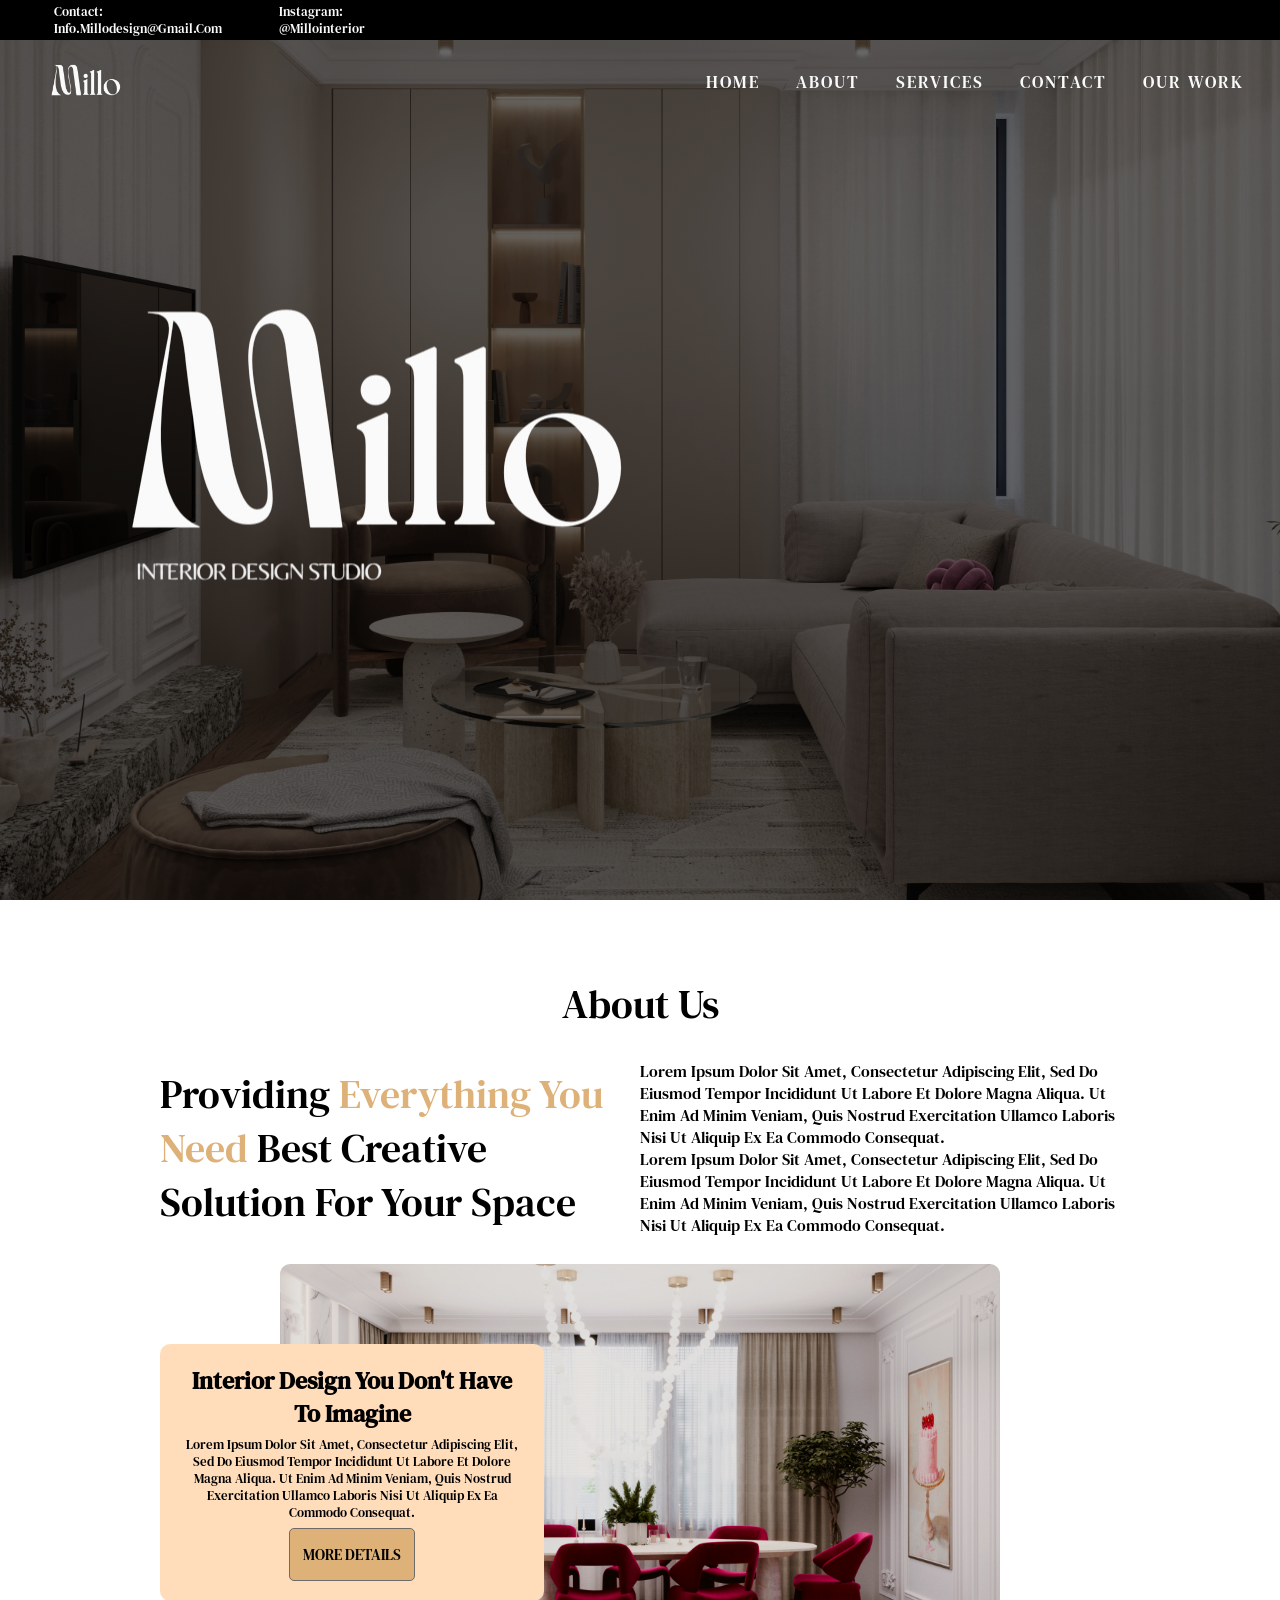
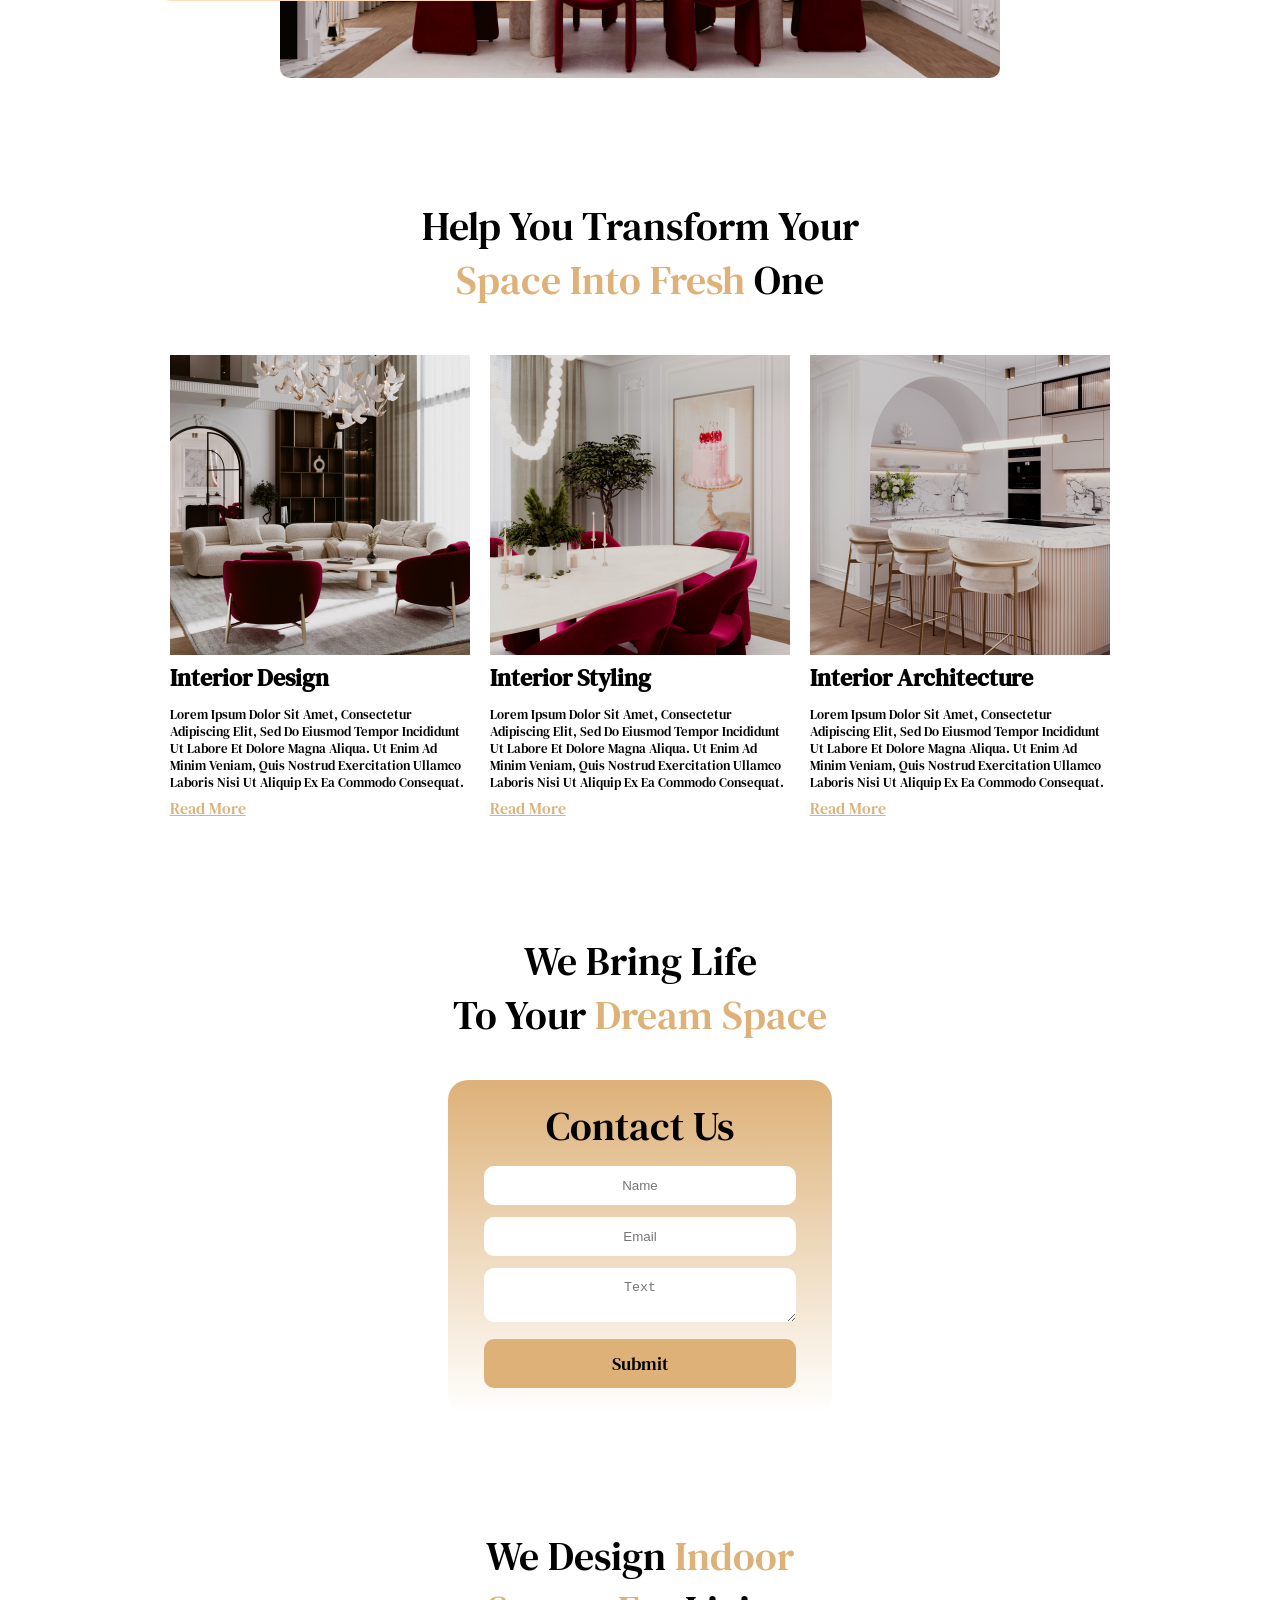
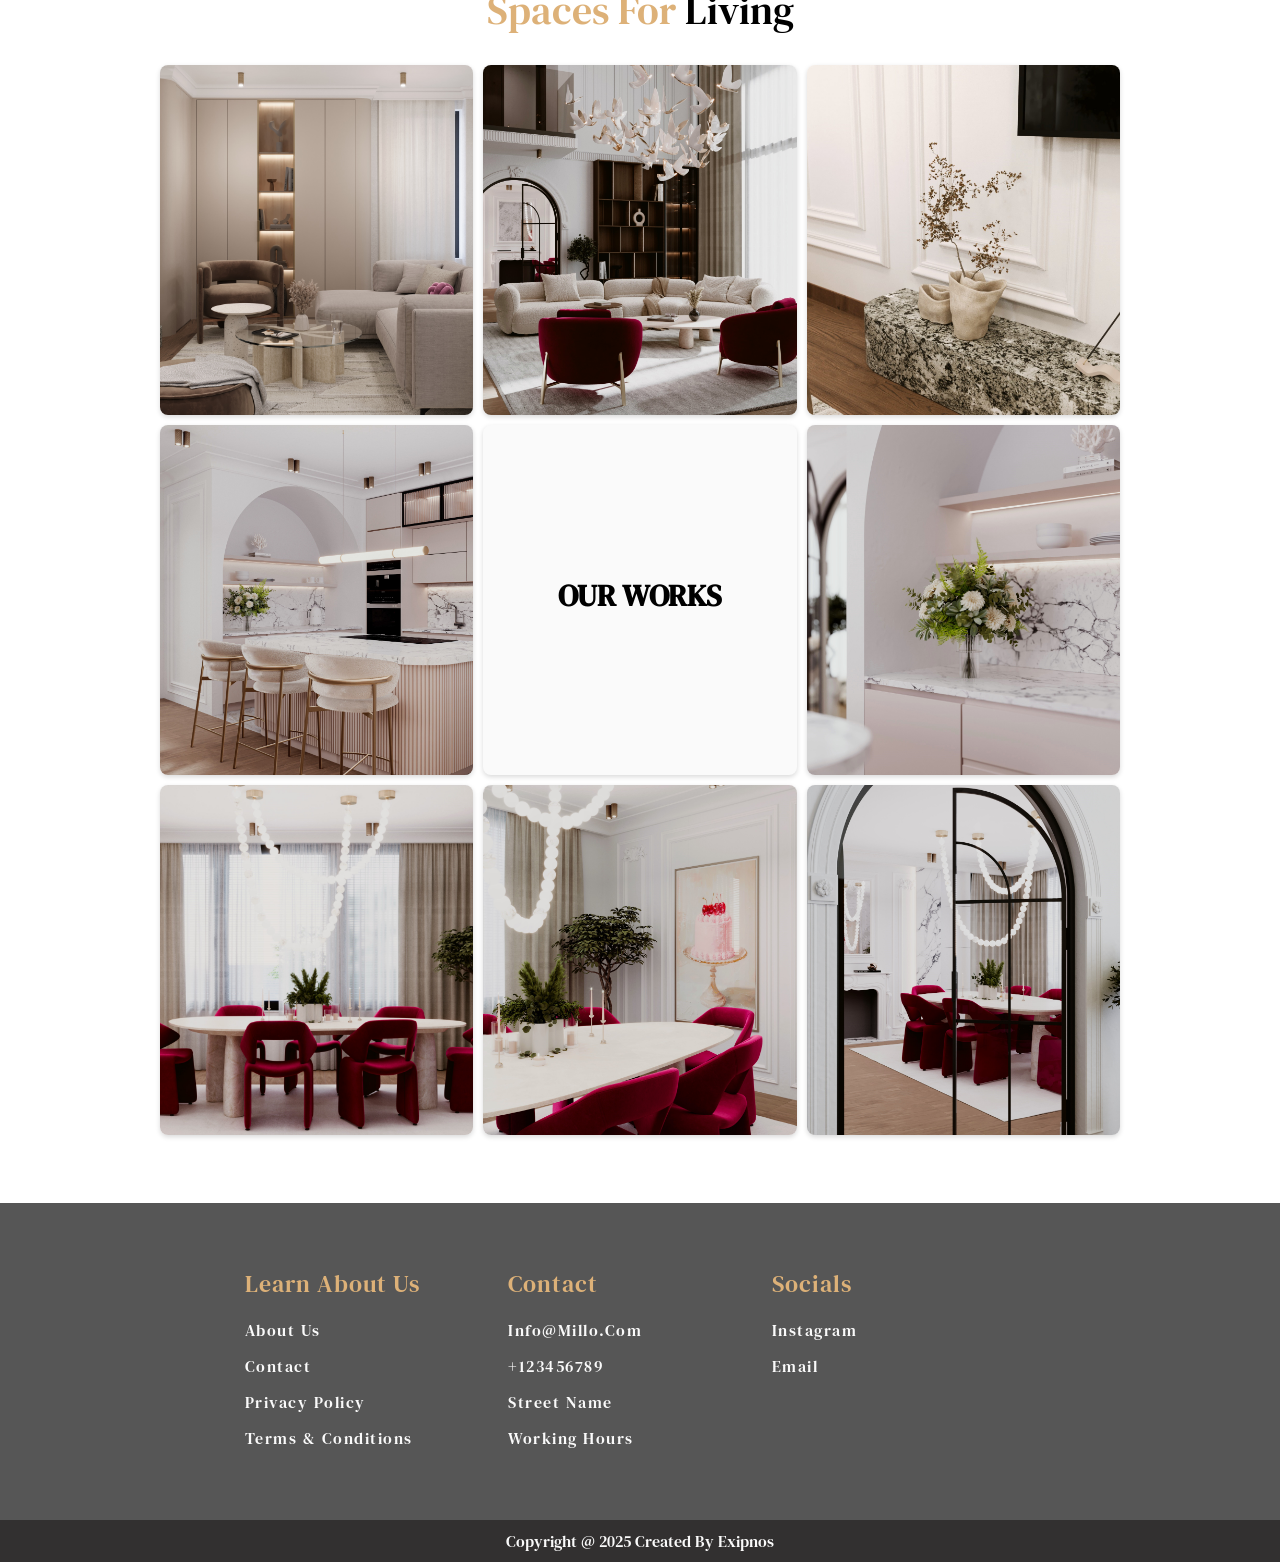
==== Millo/index.html @ e78e14b1 "Add files via upload" ====
<!DOCTYPE html>
<html lang="en">
<head>
    <meta charset="UTF-8">
    <meta name="viewport" content="width=device-width, initial-scale=1.0">
    <title>Millo</title>
    <link rel="stylesheet" href="style.css">
</head>
<body>
    <section class="social-media" id="HOME">
        <div class="social-bar">
            <div class="s-box">
                <p>Contact: <br><a href="#">info.millodesign@gmail.com</a></p>
            </div>
            <div class="s-box">
                <p>Instagram: <br><a href="#">@millointerior</a></p>
            </div>
        </div>
    </section>
    <section class="homepg">
        <div class="navbar">
            <div class="logo">
                <img src="img/millo2.png" alt="Millo Logo">
            </div>
            <nav class="navbar-items h-class">
                <ul class="nav v-class">
                    <li><a href="#HOME">HOME</a></li>
                    <li><a href="#ABOUT">ABOUT</a></li>
                    <li><a href="#SERVICES">SERVICES</a></li>
                    <li><a href="#CONTACT">CONTACT</a></li>
                    <li><a href="#OUR_WORK">OUR WORK</a></li>
                </ul>
            </nav>
            <div class="burger"><a href="#">&#9776</a></div>
        </div>
        <div class="content">
            <img src="img/Millo.png">
        </div>
    </section>
    <!-- -----ABOUT US----- -->
    <section class="sec" id="ABOUT">
        <h1 class="heading">About Us</h1>
        <div class="sub_heading">
            <h1 class="heading">providing <span>everything you need</span> Best creative solution for
            your space</h1>
            <p>Lorem ipsum dolor sit amet, consectetur adipiscing elit, sed do eiusmod tempor 
                incididunt ut labore et dolore magna aliqua. Ut enim ad minim veniam, quis 
                nostrud exercitation ullamco laboris nisi ut aliquip ex ea commodo consequat.
                <br>Lorem ipsum dolor sit amet, consectetur adipiscing elit, sed do eiusmod tempor 
                incididunt ut labore et dolore magna aliqua. Ut enim ad minim veniam, quis 
                nostrud exercitation ullamco laboris nisi ut aliquip ex ea commodo consequat.   
            </p>
        </div>
        <div class="box">
            <div class="A_box">
                <h1>Interior design you don't have to imagine</h1>
                <p>Lorem ipsum dolor sit amet, consectetur adipiscing elit, sed do eiusmod tempor 
                incididunt ut labore et dolore magna aliqua. Ut enim ad minim veniam, quis 
                nostrud exercitation ullamco laboris nisi ut aliquip ex ea commodo consequat.
                </p>
                <button class="btn btn1">MORE DETAILS</button>
            </div>
            <img src="img/Trpezarija1.jpg">
        </div>
    </section>
    <!-- -----SERVICES----- -->
    <section class="sec" id="SERVICES">
        <h1 class="heading">help you transform your <br><span>space into fresh </span> one</h1>
        <div class="service_box">
            <div class="boxes">
                <div class="boxes-img" style="background-image: url(img/Dnevna2.jpg);"></div>
                <h1>interior design</h1>
                <p>Lorem ipsum dolor sit amet, consectetur adipiscing elit, sed do eiusmod tempor 
                incididunt ut labore et dolore magna aliqua. Ut enim ad minim veniam, quis 
                nostrud exercitation ullamco laboris nisi ut aliquip ex ea commodo consequat.
                </p>
                <a href="">read more</a>
            </div>
            <div class="boxes">
                <div class="boxes-img" style="background-image: url(img/Trpezarija2.jpg);"></div>
                <h1>interior styling</h1>
                <p>Lorem ipsum dolor sit amet, consectetur adipiscing elit, sed do eiusmod tempor 
                incididunt ut labore et dolore magna aliqua. Ut enim ad minim veniam, quis 
                nostrud exercitation ullamco laboris nisi ut aliquip ex ea commodo consequat.
                </p>
                <a href="">read more</a>
            </div>
            <div class="boxes">
                <div class="boxes-img" style="background-image: url(img/Kuhinja1.jpeg);"></div>
                <h1>interior architecture</h1>
                <p>Lorem ipsum dolor sit amet, consectetur adipiscing elit, sed do eiusmod tempor 
                incididunt ut labore et dolore magna aliqua. Ut enim ad minim veniam, quis 
                nostrud exercitation ullamco laboris nisi ut aliquip ex ea commodo consequat.
                </p>
                <a href="">read more</a>
            </div>
        </div>
    </section>
    <!-- -----CONTACT US----- -->
    <section class="sec" id="CONTACT">
        <h1 class="heading">we bring life <br>to your <span>dream space</span></h1>
        <div class="contact-sec">
            <div class="contact_box">
                <h2 class="heading">contact us</h2>
                <input type="text" name="text" placeholder="name">
                <input type="email" name="email" placeholder="email">
                <textarea name="text" id="" placeholder="text"></textarea>
                <button class="btn btn2">submit</button>
            </div>
        </div>
    </section>
    <!-- -----BLOG----- -->
    <section class="sec" id="OUR_WORK">
        <h1 class="heading">we design <span>indoor <br>spaces for</span> living</h1>
        <div class="gallery-container">
            <div class="image"><img src="img/Dnevna1.jpg" alt=""></div>
            <div class="image"><img src="img/Dnevna2.jpg" alt=""></div>
            <div class="image"><img src="img/Dnevna3.jpg" alt=""></div>
            <div class="image"><img src="img/Kuhinja1.jpeg" alt=""></div>
            <div class="image"><img src="img/Kuhinja2.jpg" alt=""></div>
            <div class="image"><img src="img/Trpezarija1.jpg" alt=""></div>
            <div class="image"><img src="img/Trpezarija2.jpg" alt=""></div>
            <div class="image"><img src="img/Trpezarija4.jpg" alt=""></div>
            <div class="gall">
                <h1>OUR WORKS</h1>
            </div>
        </div>
    </section>
    <!-- -----FOOTER----- -->
    <section>
        <div class="footer">
            <div class="f-box">
                <h2>learn about us</h2>
                <li>about us</li>
                <li>contact</li>
                <li>privacy policy</li>
                <li>terms & conditions</li>
            </div>
            <div class="f-box">
                <h2>contact</h2>
                <li>info@millo.com</li>
                <li>+123456789</li>
                <li>Street Name</li>
                <li>Working Hours</li>
            </div>
            <div class="f-box">
                <h2>Socials</h2>
                <li>instagram</li>
                <li>email</li>
            </div>
        </div>
    </section>
    <footer>copyright @ 2025 created by exipnos</footer>
    <script src="index.js"></script>
</body>
</html>
---- Millo/style.css ----
@import url('https://fonts.googleapis.com/css2?family=DM+Serif+Text:ital@0;1&family=Mulish:ital,wght@0,200..1000;1,200..1000&family=Playfair+Display:ital,wght@0,400..900;1,400..900&display=swap');

*{
    box-sizing: border-box;
    margin: 0;
    padding: 0;
    text-transform: capitalize;
    transition: all 0.5s linear;
}

body{
    font-family: "DM Serif Text", serif;
}

.social-media{
    width: 100%;
    position: fixed;
    top: 0;
    z-index: 2;
    background: #000;
    transition: top 0.3s;
}

.social-bar{
    display: flex;
}

.s-box{
    color: #fafafa;
    font-size: 13px;
    flex-basis: 7%;
    margin-left: 4%;
    padding: 3px;
}

.s-box a{
    color: #fafafa;
    text-decoration: none;
}

.s-box a:hover{
    color: #ddb178;
}

.homepg{
    height: 100vh;
    width: 100%;
    background: linear-gradient(rgba(0,0,0,0.6), rgba(0,0,0,0.6)), url(img/Dnevna1.jpg);
    background-position: center;
    background-repeat: no-repeat;
    background-size: cover;
    position: relative;
}

.logo{
    margin-top: 4px;
    margin-left: 4%;
}

.logo img{
    width: 70px;
    height: 70px;
}

.navbar{
    display: flex;
    text-align: center;
    position: fixed;
    width: 100%;
    background-color: transparent;
    transition: background-color 0.5s;
    transition: top 0.5s ease;
    z-index: 3;
    top: 5vh;
}

.social-media.hidden{
    top: -100px;
}

.navbar.scrolled{
    top: 0;
    background-color: rgba(0, 0, 0, 0.85);
}

.navbar-items{
    flex: 1;
    text-align: right;
    margin-top: 25px;
}

.navbar-items ul{
    padding-right: 20px;
}

.navbar-items ul li{
    list-style: none;
    display: inline-block;
}

.navbar-items ul li a{
    color: #fafafa;
    padding: 0 16px;
    text-decoration: none;
    font-size: 17px;
    font-weight: 400;
    letter-spacing: 2px;
}

.navbar-items ul li a:hover{
    color: #ddb178;
}

.burger{
    display: none;
}

/* ------CONTENT------ */
.content{
    width: 80%;
    top: 50%;
    left: 50%;
    transform: translate(-50%, -50%);
    position: absolute;
    color: #fafafa;
}

.heading{
    font-size: 40px;
    font-family: "DM Serif Text", serif;   
    font-weight: 400;
}

.heading span{
    color: #ddb178;
}

.para{
    font-size: 12px;
    padding: 16px 0;
    font-weight: 100;
}

.btn{
    font-family: "DM Serif Text", serif;
    text-decoration: none;
    color: #000;
    border: 2px solid #ddb178;
    padding: 15px 13px;
    font-size: 18px;
    font-weight: 500;
    background-color: #ddb178;
    cursor: pointer;
}

.btn:hover{
    color: #fafafa;
    font-weight: 500;
    background-color: #6d6a67;
    transition: 1s;
}

.navbar.scrolled{
    background-color: #181818;
    box-shadow: 0 2px 5px rgba(0,0,0,0.2);
}

/* -----ABOUT US------ */
.sec{
    width: 85%;
    text-align: center;
    margin: auto;
    padding: 6% 5% 3% 5%;
}

.sub_heading{
    display: flex;
    align-items: center;
    text-align: left;
    justify-content: space-around;
    padding: 3% 0;
}

.sub_heading h1, .sub_heading p{
    width: 50%;
}

.box{
    position: relative;
}

.box img{
    width: 75%;
    height: 75%;
    border-radius: 10px;
}

.A_box{
    background-color: #ffddbb;
    padding: 2%;
    width: 40%;
    position: absolute;
    top: 5em;
    border-radius: 10px;
}

.A_box p{
    font-size: 13px;
    padding: 2% 0;
}

.btn1{
    font-family: "DM Serif Text", serif;
    font-size: 15px;
    border: 1px solid #6d6a67;
    font-weight: 500;
    border-radius: 5px;
}

.btn1:hover{
    background-color: #6d6a67;
    color: #fafafa;
    font-weight: 500;
}

/* -----SERVICES------ */
.service_box{
    display: flex;
    padding-top: 5%;
}

.boxes{
    text-align: left;
    margin: 0 1%;
}

.boxes-img{
    width: 100%;
    height: 300px;
    background-position: 50% 75%;
    background-repeat: no-repeat;
    background-size: cover;
    position: relative;
}

.boxes h1{
    padding: 2% 0;
}

.boxes p{
    font-size: 13px;
    text-align: left;
    padding: 2% 0;
}

.boxes a{
    color: #ddb178
}

.boxes a:hover{
    color: #999;
    letter-spacing: 2px;
}

/* ------CONTACT US------ */
.contact-sec{
    display: flex;
    justify-content: space-evenly;
    align-items: center;
    margin-top: 4%;   
}

.contact_box{
    background: linear-gradient(to bottom, #ddb178, white);
    border-radius: 20px;
    width: 40%;
    padding: 2%;
    background-repeat: no-repeat;
    background-position: center;
    background-size: cover;
}

.contact_box h2{
    padding-bottom: 2%;
}

.contact_box input, .contact_box textarea, .contact_box button{
    width: 90%;
    outline: none;
    padding: 12px;
    margin: 6px 0;
    text-align: center;
    border: none;
    border-radius: 10px;
}

.btn2:hover{
    color: #fafafa;
    letter-spacing: 2px;
    background-color: #6d6a67;
}

/* -----OUR WORKS------ */
.gallery-container{
    display: grid;
    grid-template-columns: repeat(3,1fr);
    grid-template-rows: repeat(3,350px);
    gap: 10px;
    width: 100%;
    margin: 3% auto;
}

.image{
    display: flex;
    justify-content: center;
    align-items: center;
}

.image img{
    width: 100%;
    height: 100%;
    object-fit: cover;
    border-radius: 8px;
    box-shadow: 0 2px 5px rgba(0,0,0,0.15);
}

.gall{
    height: 100%;
    grid-column: 2;
    grid-row: 2;
    display: flex;
    flex-direction: column;
    justify-content: center;
    align-items: center;
    text-align: center;
    padding: 20px;
    background: #fafafa;
    border-radius: 8px;
    box-shadow: 0 2px 5px rgba(0,0,0,0.15);
}

.gall h1{
    font-size: 30px;
    margin-bottom: 10px;
}

.gall p{
    color: #555;
}

/* -----FOOTER------- */
.footer{
    padding: 5% 1%;
    display: flex;
    justify-content: center;
    background-color: #565656;
    color: #fafafa;
}

.f-box{
    flex-basis: 21%;
}

.f-box li{
    letter-spacing: 1.5px;
    list-style: none;
    padding: 7px 0;
    color: #fafafa;
}

.f-box h2{
    font-weight: 100;
    color: #ddb178;
    padding-bottom: 12px;
    letter-spacing: 1px;
}

footer{
    text-align: center;
    background-color: #323030;
    color: #fafafa;
    padding: 10px 0;
}

/* ------RESPONSIVENESS------ */
@media only screen and (max-width: 980px){
    .content img{
        width: 200px;
        height: 200px;
    }
    .box img{
        width: 90%;
    }
    .contact-sec{
        flex-direction: column;
    }
    .contact_box{
        width: 80%;
        margin-bottom: 3%;
    }
    .footer{
        justify-content: flex-end;
    }
    .f-box{
        flex-basis: 23%;
    }
}

@media only screen and (max-width: 887px){
    .navbar-items{
        position: absolute;
        background-color: #ddb178;
        height: 100vh;
        width: 200px;
        right: 0;
        top: 0;
        text-align: left;
        z-index: 2;
        margin-top: 0;
        transition:  all 1s ease-out;
    }
    .navbar-items ul li{
        display: block;
        padding: 16px 0;
        margin-left: 15px;
    }
    .navbar-items ul{
        padding-top: 48%;
        padding-right: 5px;
    }
    .navbar-items ul li a{
        color: #6d6a67;
        padding: 0 18px;
        font-size: 22px;
    }
    .navbar-items ul li a:hover{
        color: #6d6a67;
        border: 2px solid #6d6a67;
    }
    .burger{
        display: block;
        z-index: 3;
        position: absolute;
        color: #fafafa;
        right: 7%;
        top: 5px;
        font-size: 35px;
    }
    .h-class{
        height: 100vh;
        opacity: 0;
    }
    .v-class{
        opacity: 0;
    }
    .service_box{
        flex-direction: column;
    }
    .boxes-img{
        height: 300px;
        background-position: 50% 75%;
    }
    .boxes{
        padding-bottom: 5%;
    }
    .A_box{
        width: 62%;
        top: 2em;
    }
    .footer{
        align-items: center;
        text-align: center;
        flex-direction: column;
    }
}

@media only screen and (max-width: 642px){
    .sub_heading{
        flex-direction: column;   
    }
    .sub_heading h1, .sub_heading p{
        width: 90%;
    }
    .gallery-container{
        display: grid;
        grid-template-columns: repeat(2, 1fr);
        grid-template-rows: repeat(6, 300px);
        align-items: stretch;
        justify-items: stretch;
    }
    .A_box{
        width: 85%;
    }
}

@media only screen and (max-width: 491px){
    .homepg{
        background-position: 40% 0%;
    }
    .content{
        left: 50%;
    }
    .heading{
        font-size: 35px;
    }
    .sub_heading h1{
        text-align: center;
        margin-bottom: 10px;
    }
    .sub_heading p{
        font-size: 13px;
    }
    .A_box p{
        font-size: 12px;
    }
    .A_box button{
        margin-top: 0;
        padding: 10px 13px;
    }
    #SERVICES{
        margin-top: 20%;
    }
    .contact_box{
        width: 100%;
    }
    .box{
        margin-bottom: 5em;
    }
}
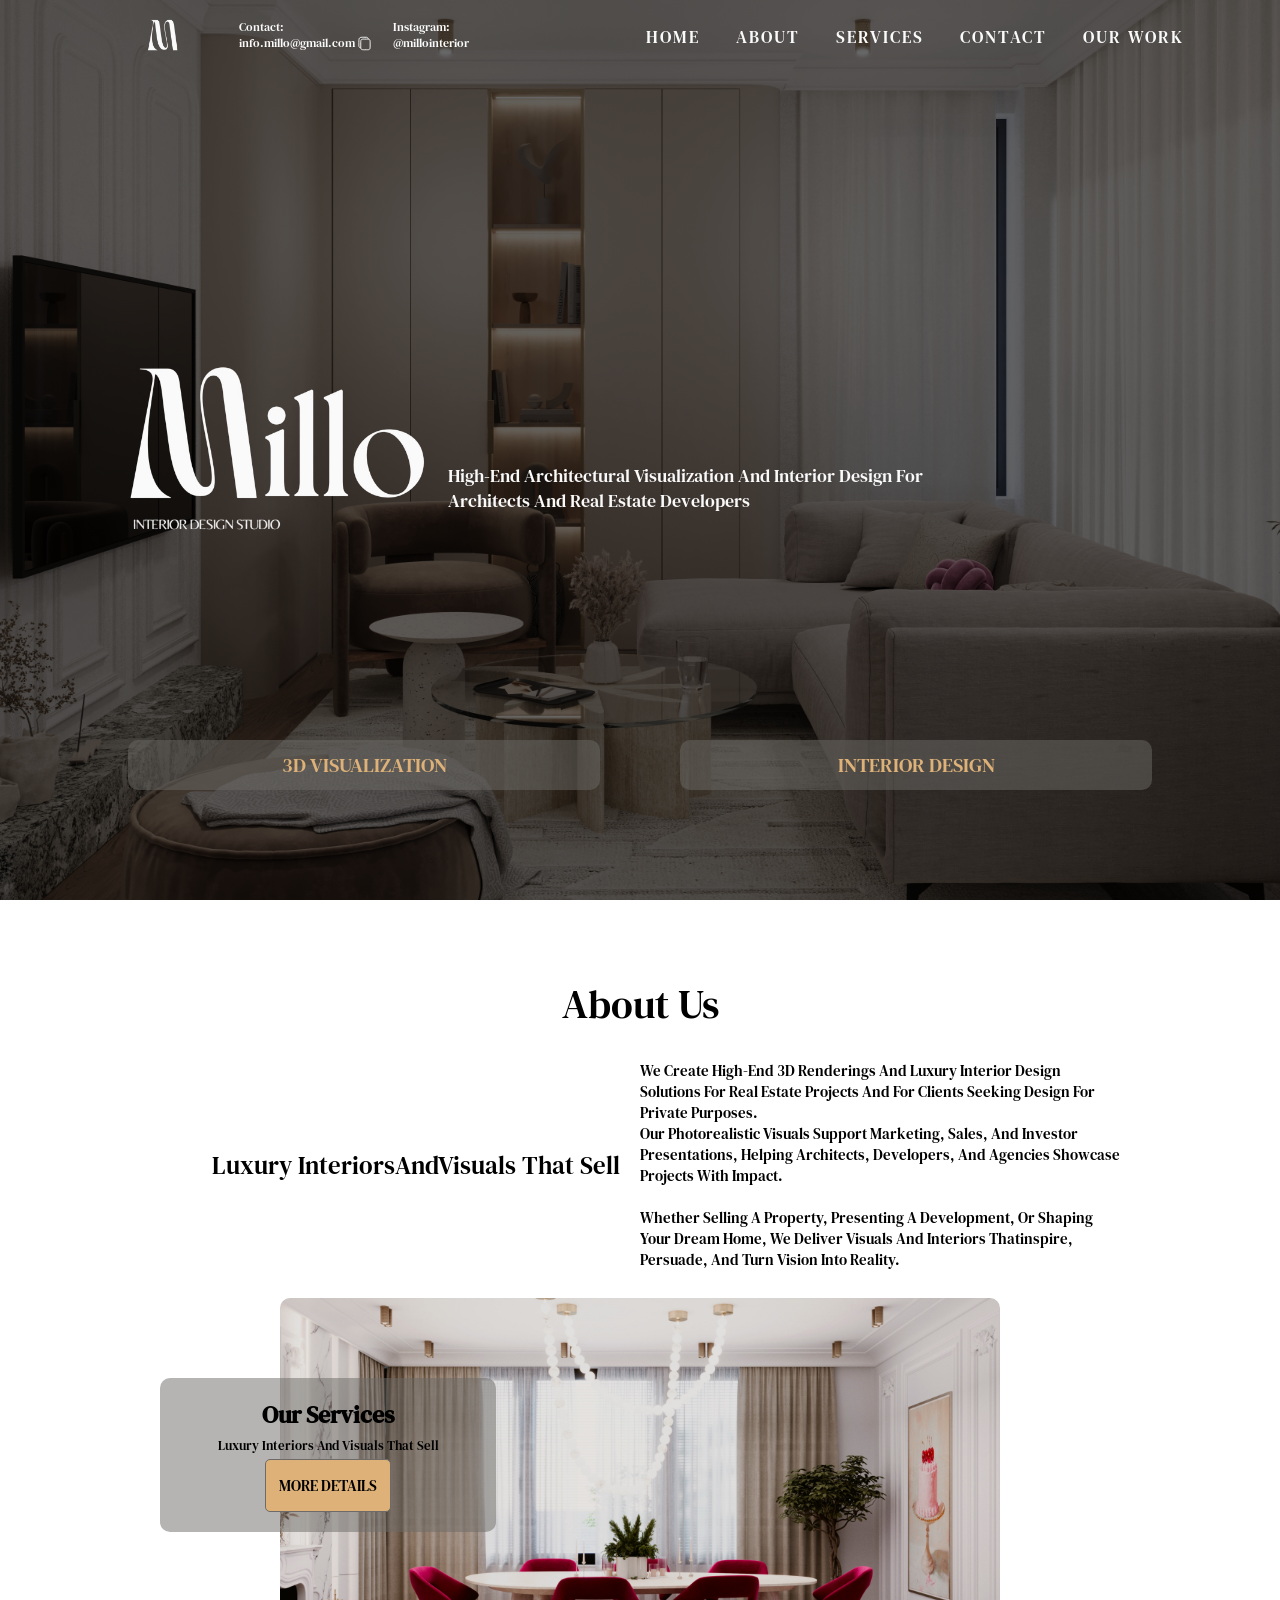
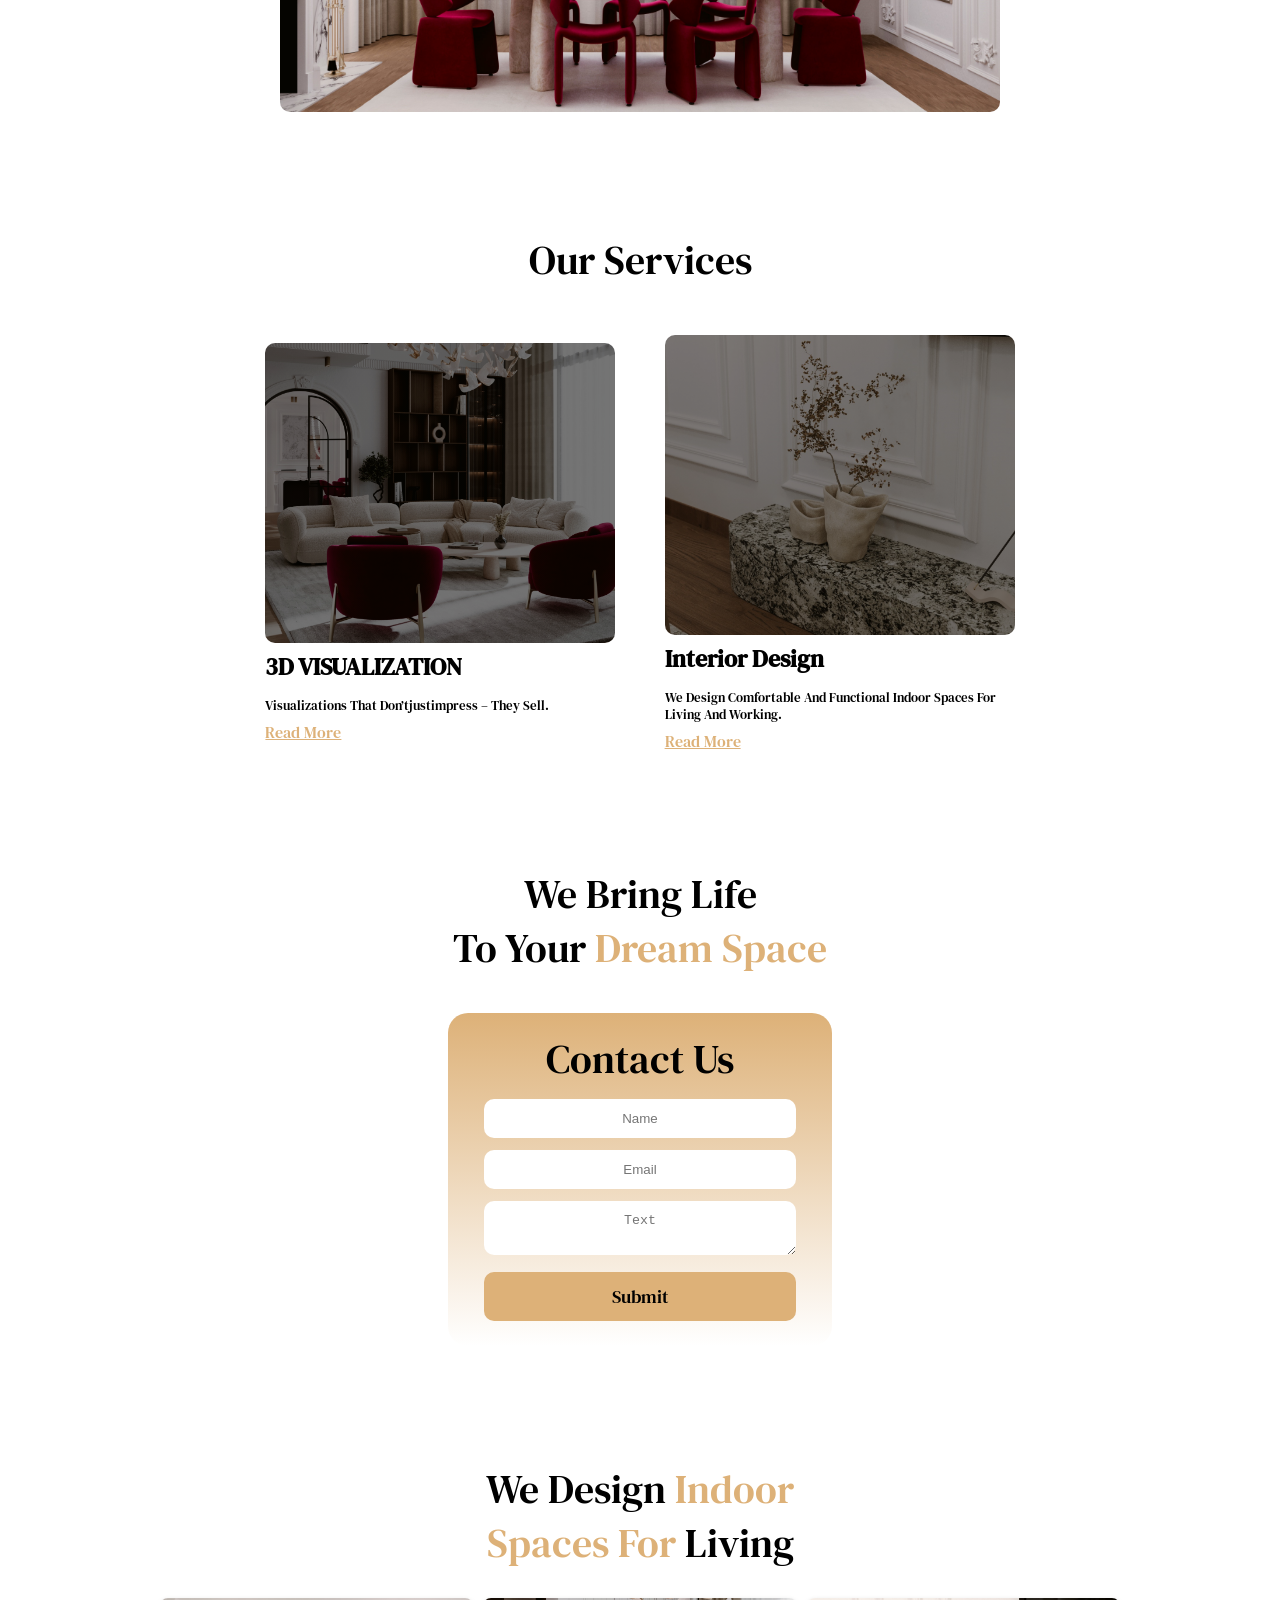
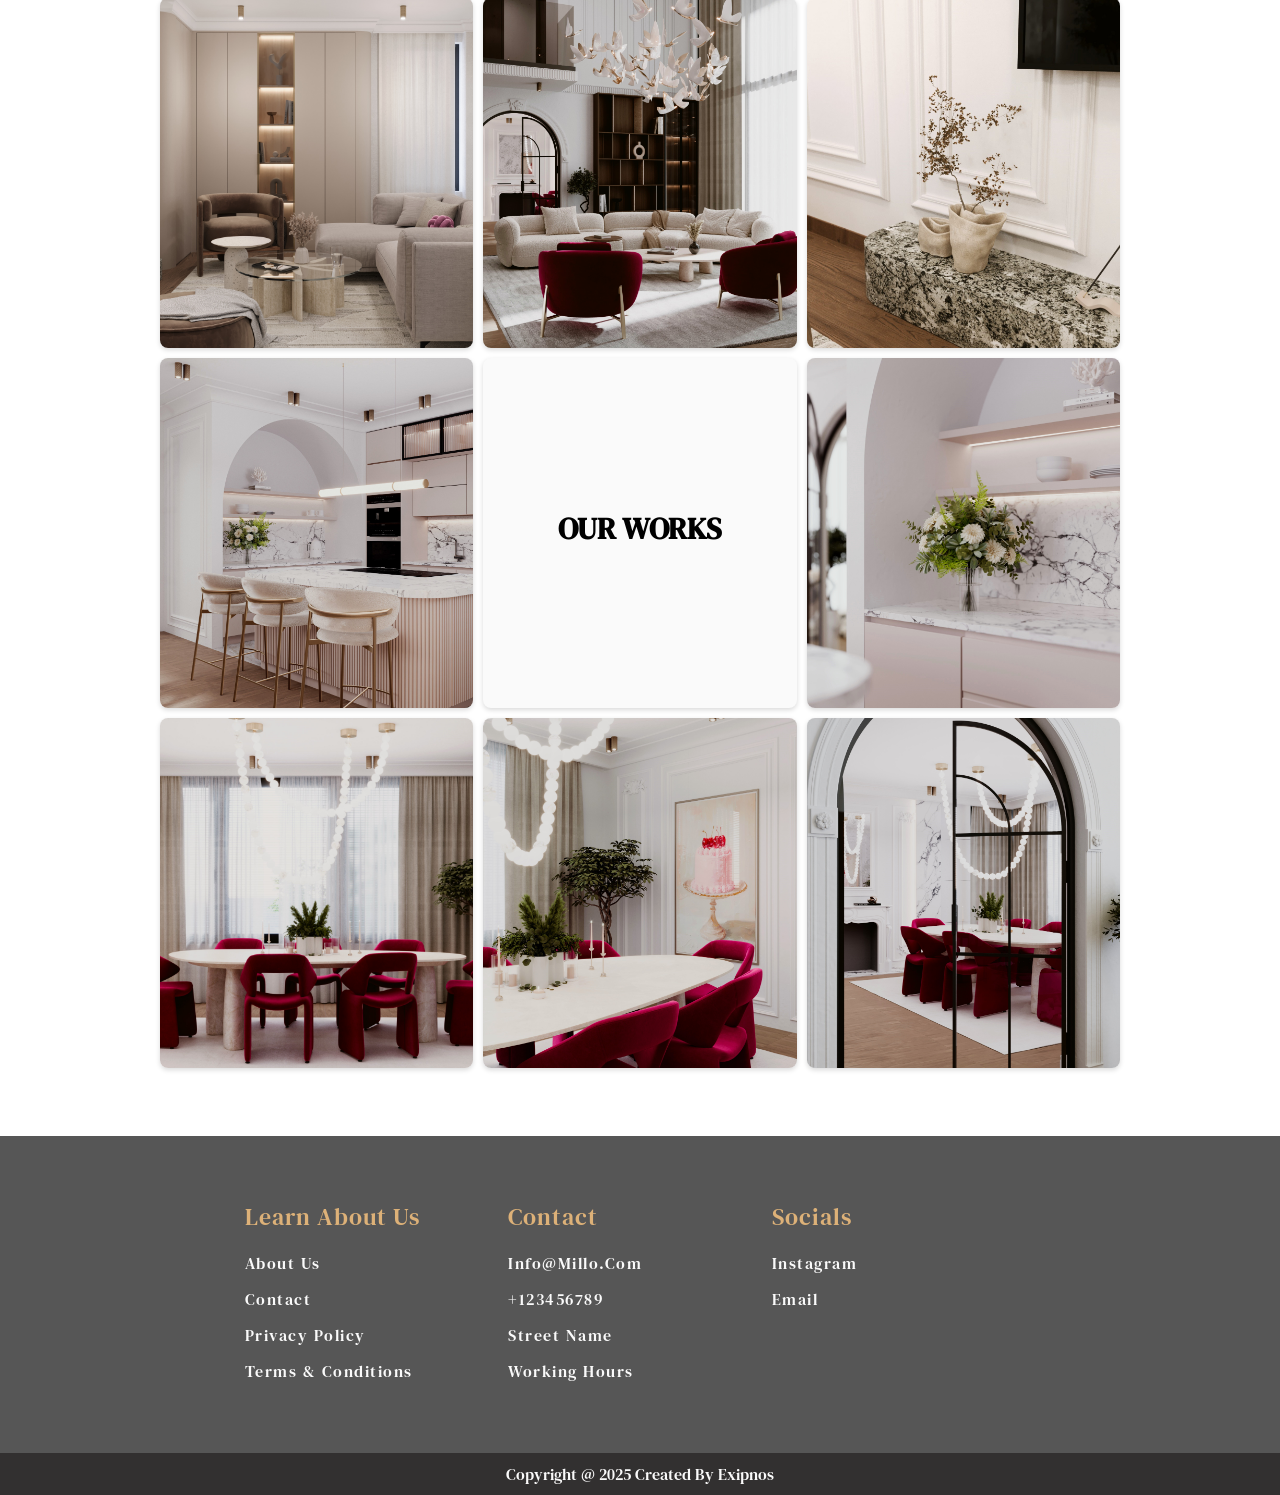
==== commit c05bbb36: "Add files via upload" ====
--- a/Millo/index.html
+++ b/Millo/index.html
@@ -7,20 +7,19 @@
     <link rel="stylesheet" href="style.css">
 </head>
 <body>
-    <section class="social-media" id="HOME">
-        <div class="social-bar">
-            <div class="s-box">
-                <p>Contact: <br><a href="#">info.millodesign@gmail.com</a></p>
-            </div>
-            <div class="s-box">
-                <p>Instagram: <br><a href="#">@millointerior</a></p>
-            </div>
-        </div>
-    </section>
     <section class="homepg">
         <div class="navbar">
             <div class="logo">
-                <img src="img/millo2.png" alt="Millo Logo">
+                <img src="img/M.png" alt="Millo Logo">
+            </div>
+            <div class="social-media">
+                <div class="s-box">
+                    <p>Contact: <br><a href="mailto:info.millo@gmail.com"><span class="lower-case">info.millo@gmail.com</span></a></p>
+                </div>
+                <img src="img/copy-beli.svg" id="copyEmail" alt="Copy Email" title="Copy Email">
+                <div class="s-box">
+                    <p>Instagram: <br><a href="https://www.instagram.com/millointerior"><span class="lower-case">@millointerior</span></a></p>
+                </div>
             </div>
             <nav class="navbar-items h-class">
                 <ul class="nav v-class">
@@ -34,30 +33,40 @@
             <div class="burger"><a href="#">&#9776</a></div>
         </div>
         <div class="content">
-            <img src="img/Millo.png">
+            <div class="c-box">
+                <img src="img/Millo.png">
+            </div>
+            <div class="c-box">
+                <p>High-end Architectural Visualization and Interior Design for<br> Architects and Real Estate Developers</p>
+            </div>
+        </div>
+        <div class="content-buttons">
+            <div class="button-box">
+                <p class="capitalised">3d Visualization</p>
+            </div>
+            <div class="button-box">
+                <p class="capitalised">Interior Design</p>
+            </div>
         </div>
     </section>
     <!-- -----ABOUT US----- -->
     <section class="sec" id="ABOUT">
         <h1 class="heading">About Us</h1>
         <div class="sub_heading">
-            <h1 class="heading">providing <span>everything you need</span> Best creative solution for
-            your space</h1>
-            <p>Lorem ipsum dolor sit amet, consectetur adipiscing elit, sed do eiusmod tempor 
-                incididunt ut labore et dolore magna aliqua. Ut enim ad minim veniam, quis 
-                nostrud exercitation ullamco laboris nisi ut aliquip ex ea commodo consequat.
-                <br>Lorem ipsum dolor sit amet, consectetur adipiscing elit, sed do eiusmod tempor 
-                incididunt ut labore et dolore magna aliqua. Ut enim ad minim veniam, quis 
-                nostrud exercitation ullamco laboris nisi ut aliquip ex ea commodo consequat.   
+            <h1 class="heading">Luxury InteriorsAndVisuals That Sell</h1>
+            <p>We create high-end 3D renderings and luxury interior design solutions for real estate projects
+                and for clients seeking design for private purposes.
+                <br>Our photorealistic visuals support marketing, sales, and investor presentations, helping
+                    architects, developers, and agencies showcase projects with impact. 
+                <br><br>
+                Whether selling a property, presenting a development, or shaping your dream home, we deliver
+                visuals and interiors thatinspire, persuade, and turn vision into reality.
             </p>
         </div>
         <div class="box">
             <div class="A_box">
-                <h1>Interior design you don't have to imagine</h1>
-                <p>Lorem ipsum dolor sit amet, consectetur adipiscing elit, sed do eiusmod tempor 
-                incididunt ut labore et dolore magna aliqua. Ut enim ad minim veniam, quis 
-                nostrud exercitation ullamco laboris nisi ut aliquip ex ea commodo consequat.
-                </p>
+                <h1>Our services</h1>
+                <p>Luxury interiors and visuals that sell</p>
                 <button class="btn btn1">MORE DETAILS</button>
             </div>
             <img src="img/Trpezarija1.jpg">
@@ -65,33 +74,19 @@
     </section>
     <!-- -----SERVICES----- -->
     <section class="sec" id="SERVICES">
-        <h1 class="heading">help you transform your <br><span>space into fresh </span> one</h1>
+        <h1 class="heading">Our services</h1>
         <div class="service_box">
             <div class="boxes">
-                <div class="boxes-img" style="background-image: url(img/Dnevna2.jpg);"></div>
-                <h1>interior design</h1>
-                <p>Lorem ipsum dolor sit amet, consectetur adipiscing elit, sed do eiusmod tempor 
-                incididunt ut labore et dolore magna aliqua. Ut enim ad minim veniam, quis 
-                nostrud exercitation ullamco laboris nisi ut aliquip ex ea commodo consequat.
-                </p>
+                <div class="boxes-img d3"></div>
+                <h1>3D VISUALIZATION</h1>
+                <p>Visualizations that don’tjustimpress – they sell.</p>
                 <a href="">read more</a>
             </div>
             <div class="boxes">
-                <div class="boxes-img" style="background-image: url(img/Trpezarija2.jpg);"></div>
-                <h1>interior styling</h1>
-                <p>Lorem ipsum dolor sit amet, consectetur adipiscing elit, sed do eiusmod tempor 
-                incididunt ut labore et dolore magna aliqua. Ut enim ad minim veniam, quis 
-                nostrud exercitation ullamco laboris nisi ut aliquip ex ea commodo consequat.
-                </p>
-                <a href="">read more</a>
-            </div>
-            <div class="boxes">
-                <div class="boxes-img" style="background-image: url(img/Kuhinja1.jpeg);"></div>
-                <h1>interior architecture</h1>
-                <p>Lorem ipsum dolor sit amet, consectetur adipiscing elit, sed do eiusmod tempor 
-                incididunt ut labore et dolore magna aliqua. Ut enim ad minim veniam, quis 
-                nostrud exercitation ullamco laboris nisi ut aliquip ex ea commodo consequat.
-                </p>
+                <div class="boxes-img idesign"></div>
+                <h1>interior design</h1>
+                <p>We design comfortable and functional indoor spaces for
+                living and working.</p>
                 <a href="">read more</a>
             </div>
         </div>
--- a/Millo/style.css
+++ b/Millo/style.css
@@ -12,34 +12,12 @@
     font-family: "DM Serif Text", serif;
 }
 
-.social-media{
-    width: 100%;
-    position: fixed;
-    top: 0;
-    z-index: 2;
-    background: #000;
-    transition: top 0.3s;
-}
-
-.social-bar{
-    display: flex;
-}
-
-.s-box{
-    color: #fafafa;
-    font-size: 13px;
-    flex-basis: 7%;
-    margin-left: 4%;
-    padding: 3px;
-}
-
-.s-box a{
-    color: #fafafa;
-    text-decoration: none;
-}
-
-.s-box a:hover{
-    color: #ddb178;
+.lower-case{
+    text-transform: lowercase;
+}
+
+.capitalised{
+    text-transform: uppercase;
 }
 
 .homepg{
@@ -54,7 +32,7 @@
 
 .logo{
     margin-top: 4px;
-    margin-left: 4%;
+    margin-left: 10%;
 }
 
 .logo img{
@@ -71,16 +49,51 @@
     transition: background-color 0.5s;
     transition: top 0.5s ease;
     z-index: 3;
-    top: 5vh;
-}
-
-.social-media.hidden{
-    top: -100px;
+    top: 0;
 }
 
 .navbar.scrolled{
     top: 0;
     background-color: rgba(0, 0, 0, 0.85);
+}
+
+.social-media{
+    margin-left: 20px;
+    margin-top: 19px;
+    display: flex;
+    font-size: 12px;
+}
+
+.s-box{
+    color: #fafafa;
+    text-align: left;
+    margin-left: 10%;
+    flex-basis: 15%;
+}
+
+.social-media img{
+    width: 15px;
+    height: 15px;
+    margin-top: 17px;
+    margin-left: 2px;
+}
+
+.s-box a{
+    color: #fafafa;
+    text-decoration: none;
+}
+
+.s-box a:hover{
+    color: #ddb178;
+}
+
+#copyEmail {
+    cursor: pointer;
+    transition: transform 0.2s;
+}
+#copyEmail:hover {
+    transform: scale(1.2);
+    opacity: 0.5;
 }
 
 .navbar-items{
@@ -91,6 +104,7 @@
 
 .navbar-items ul{
     padding-right: 20px;
+    margin-right: 7%;
 }
 
 .navbar-items ul li{
@@ -123,6 +137,32 @@
     transform: translate(-50%, -50%);
     position: absolute;
     color: #fafafa;
+    display: flex;
+    justify-content: flex-start;
+    align-items: flex-end;
+}
+
+.content .c-box:nth-child(1) {
+    width: 300px; /* Match image width */
+    flex: none;   /* Prevent flex from overriding width */
+}
+
+.c-box{
+    flex: 1;
+    display: flex;
+    flex-direction: column;
+    justify-content: center;
+}
+
+.c-box p{
+    font-size: 18px;
+    margin-left: 20px;
+    margin-bottom: 12%;
+}
+
+.c-box img{
+    height: 300px;
+    width: 300px;
 }
 
 .heading{
@@ -165,6 +205,34 @@
     box-shadow: 0 2px 5px rgba(0,0,0,0.2);
 }
 
+.content-buttons{
+    width: 80%;
+    top: 85%;
+    left: 50%;
+    transform: translate(-50%, -50%);
+    position: absolute;
+    color: #fafafa;
+    display: flex;
+    justify-content: center;
+    gap: 80px;
+}
+
+.button-box{
+    display: flex;
+    justify-content: center;
+    align-items: center;
+    appearance: none;
+    box-shadow: none;
+    background-color: rgba(109, 106, 103, 0.5);
+    color: #ddb178;
+    border-radius: 10px;
+    width: 580px;
+    height: 50px;
+    font-size: 20px;
+    cursor: pointer;
+}
+
+
 /* -----ABOUT US------ */
 .sec{
     width: 85%;
@@ -185,6 +253,17 @@
     width: 50%;
 }
 
+.sub_heading h1{
+    font-size: 25px;
+    font-weight: 100;
+    text-align: right;
+    padding-right: 20px;
+}
+
+.sub_heading p{
+    font-size: 15px;
+}
+
 .box{
     position: relative;
 }
@@ -196,15 +275,16 @@
 }
 
 .A_box{
-    background-color: #ffddbb;
+    background-color: rgba(109, 106, 103, 0.5);
     padding: 2%;
-    width: 40%;
+    width: 35%;
     position: absolute;
     top: 5em;
     border-radius: 10px;
 }
 
 .A_box p{
+    color: #000;
     font-size: 13px;
     padding: 2% 0;
 }
@@ -227,6 +307,10 @@
 .service_box{
     display: flex;
     padding-top: 5%;
+    justify-content: center;
+    align-items: center;
+    flex-wrap: wrap;
+    gap: 30px;
 }
 
 .boxes{
@@ -235,12 +319,27 @@
 }
 
 .boxes-img{
-    width: 100%;
+    width: 350px;
     height: 300px;
     background-position: 50% 75%;
     background-repeat: no-repeat;
+    position: relative;
+    border-radius: 10px;
+    overflow: hidden;
+}
+
+.d3{
+    background: linear-gradient(rgba(0,0,0,0.5), rgba(0,0,0,0.5)), 
+              url('img/Dnevna2.jpg');
+    background-position: 50% 75%;
     background-size: cover;
-    position: relative;
+}
+
+.idesign{
+    background: linear-gradient(rgba(0,0,0,0.5), rgba(0,0,0,0.5)), 
+              url('img/Dnevna3.jpg');
+    background-position: 50% 75%;
+    background-size: cover;
 }
 
 .boxes h1{
@@ -248,6 +347,7 @@
 }
 
 .boxes p{
+    width: 350px;
     font-size: 13px;
     text-align: left;
     padding: 2% 0;
@@ -384,29 +484,6 @@
 
 /* ------RESPONSIVENESS------ */
 @media only screen and (max-width: 980px){
-    .content img{
-        width: 200px;
-        height: 200px;
-    }
-    .box img{
-        width: 90%;
-    }
-    .contact-sec{
-        flex-direction: column;
-    }
-    .contact_box{
-        width: 80%;
-        margin-bottom: 3%;
-    }
-    .footer{
-        justify-content: flex-end;
-    }
-    .f-box{
-        flex-basis: 23%;
-    }
-}
-
-@media only screen and (max-width: 887px){
     .navbar-items{
         position: absolute;
         background-color: #ddb178;
@@ -446,12 +523,54 @@
         top: 5px;
         font-size: 35px;
     }
+    .burger a{
+        color: #fafafa;
+        text-decoration: none;
+    }
+    .burger a:hover{
+        color: #6d6a67;
+    }
     .h-class{
         height: 100vh;
         opacity: 0;
     }
     .v-class{
         opacity: 0;
+    }
+    .content img{
+        width: 200px;
+        height: 200px;
+    }
+    .box img{
+        width: 90%;
+    }
+    .contact-sec{
+        flex-direction: column;
+    }
+    .contact_box{
+        width: 80%;
+        margin-bottom: 3%;
+    }
+    .footer{
+        justify-content: flex-end;
+    }
+    .f-box{
+        flex-basis: 23%;
+    }
+}
+
+@media only screen and (max-width: 887px){
+    .content{
+        align-items: center;
+    }
+    .c-box img{
+        margin-left: 50px;
+    }
+    .c-box p{
+        text-align: center;
+    }
+    .social-media{
+        display: none;
     }
     .service_box{
         flex-direction: column;
@@ -471,14 +590,25 @@
         align-items: center;
         text-align: center;
         flex-direction: column;
+        gap: 20px;
+    }
+    .content{
+        flex-direction: column;
+        margin-left: 0;
     }
 }
 
 @media only screen and (max-width: 642px){
+    .content-buttons{
+        flex-direction: column;
+        align-items: center;
+        gap: 20px;
+    }
     .sub_heading{
         flex-direction: column;   
     }
     .sub_heading h1, .sub_heading p{
+        text-align: center;
         width: 90%;
     }
     .gallery-container{
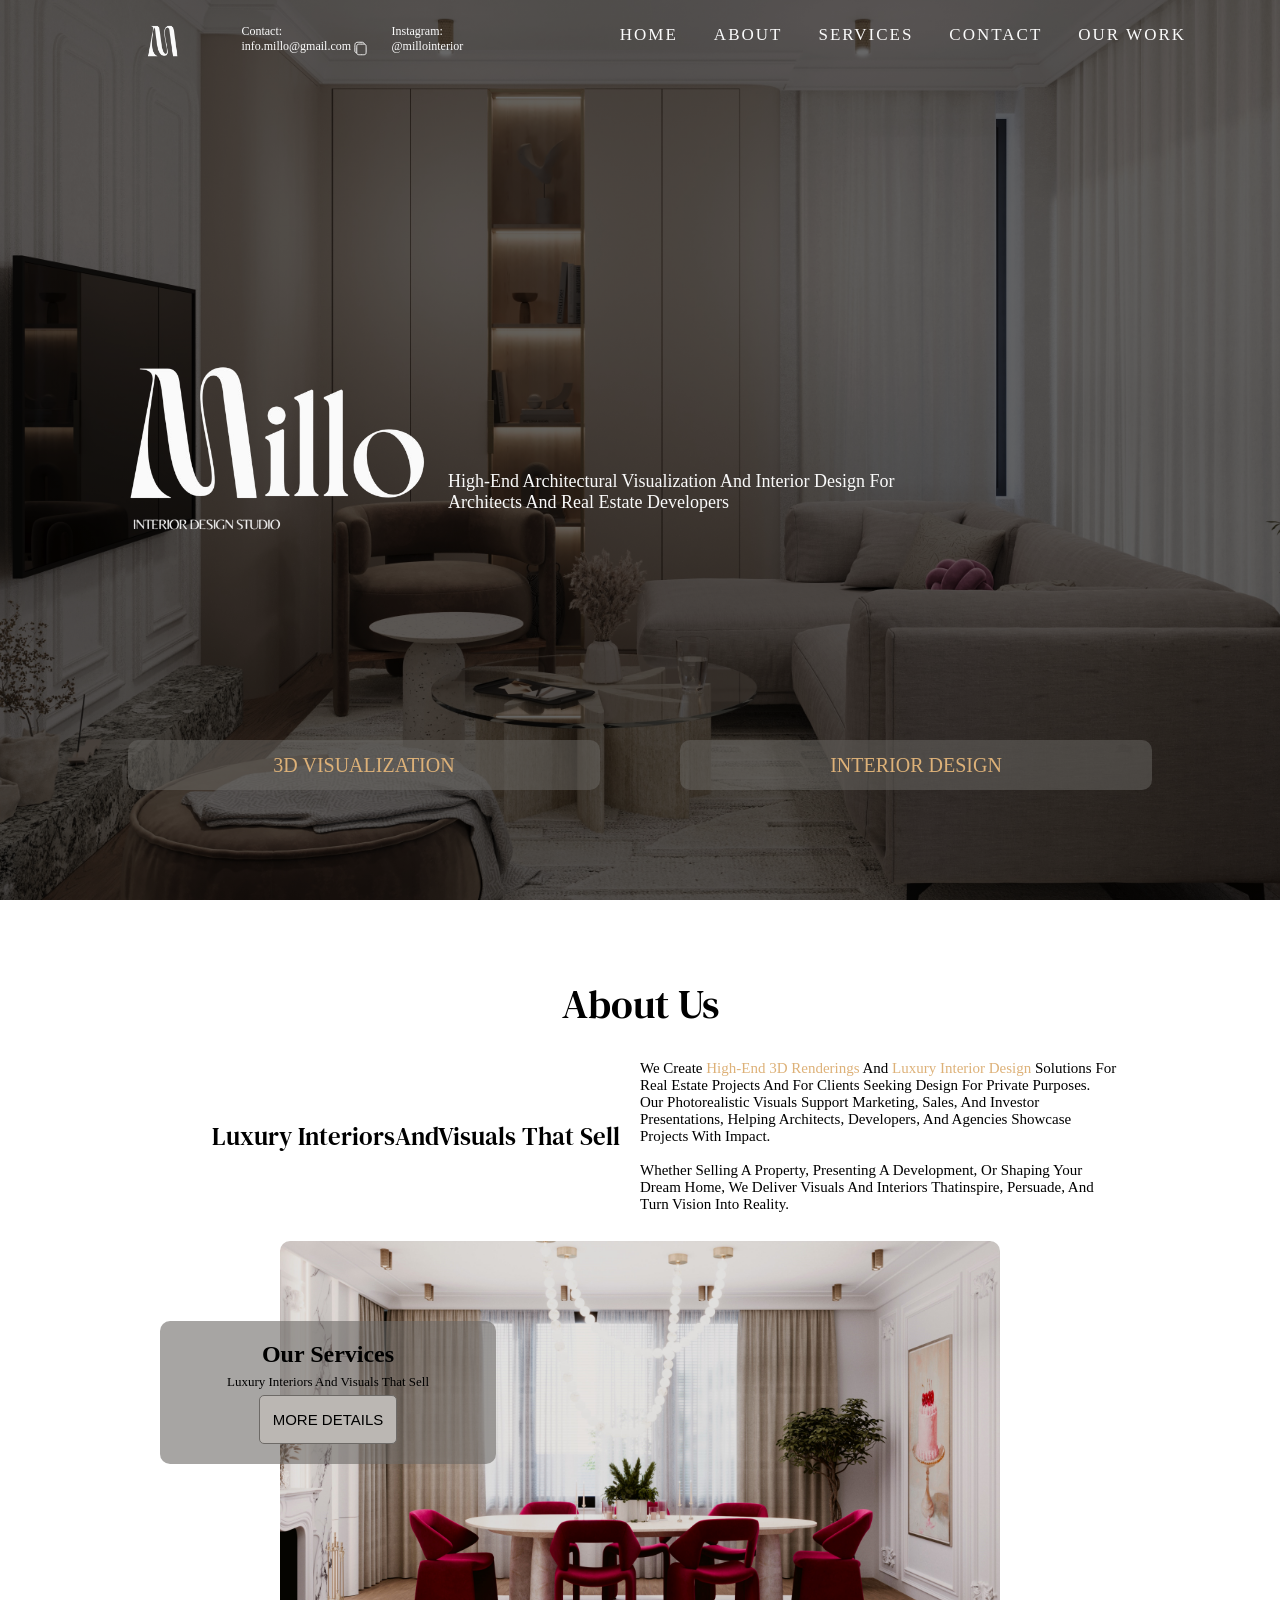
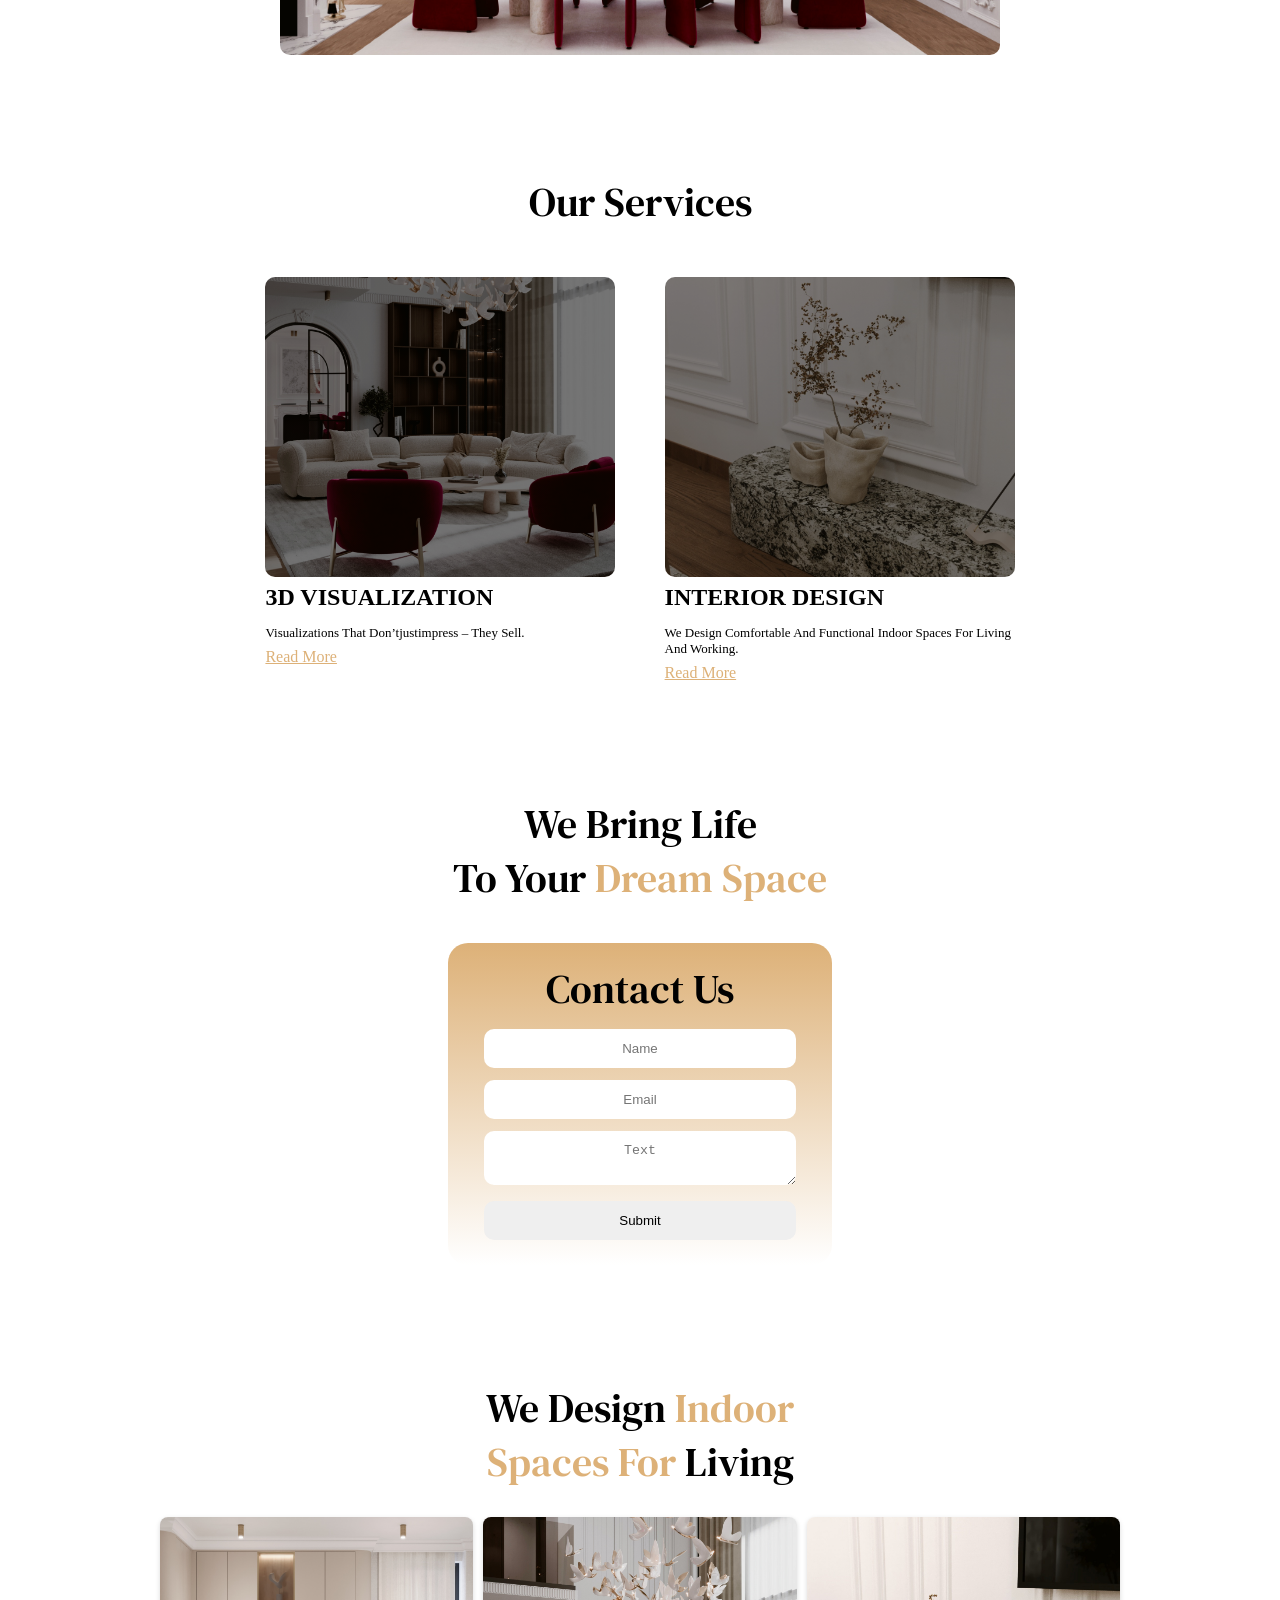
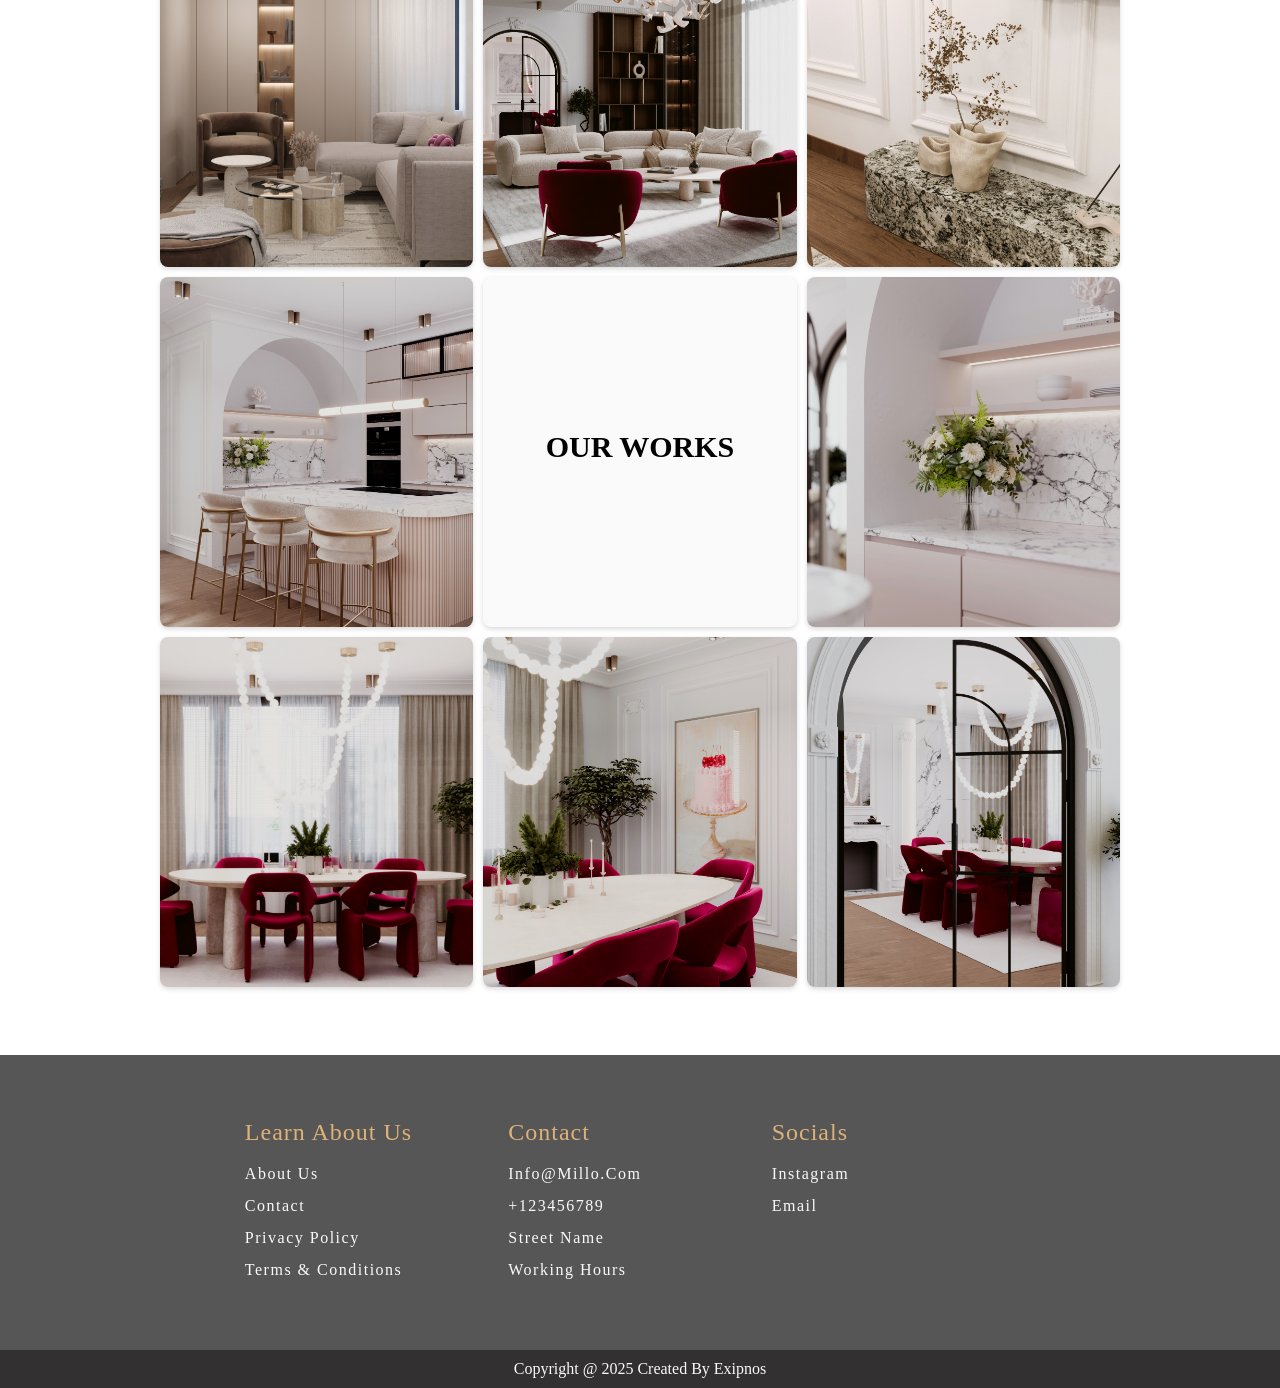
==== commit 27e0aa9f: "Add files via upload" ====
--- a/Millo/index.html
+++ b/Millo/index.html
@@ -7,10 +7,10 @@
     <link rel="stylesheet" href="style.css">
 </head>
 <body>
-    <section class="homepg">
+    <section class="homepg" id="HOME">
         <div class="navbar">
             <div class="logo">
-                <img src="img/M.png" alt="Millo Logo">
+                <a href="#HOME" class="link-no-decoration"><img src="img/M.png" alt="Millo Logo"></a>
             </div>
             <div class="social-media">
                 <div class="s-box">
@@ -18,7 +18,7 @@
                 </div>
                 <img src="img/copy-beli.svg" id="copyEmail" alt="Copy Email" title="Copy Email">
                 <div class="s-box">
-                    <p>Instagram: <br><a href="https://www.instagram.com/millointerior"><span class="lower-case">@millointerior</span></a></p>
+                    <p>Instagram: <br><a href="#"><span class="lower-case">@millointerior</span></a><span class="hidden">---------</span></p>
                 </div>
             </div>
             <nav class="navbar-items h-class">
@@ -54,7 +54,7 @@
         <h1 class="heading">About Us</h1>
         <div class="sub_heading">
             <h1 class="heading">Luxury InteriorsAndVisuals That Sell</h1>
-            <p>We create high-end 3D renderings and luxury interior design solutions for real estate projects
+            <p>We create <span class="color-orange">high-end 3D renderings</span> and <span class="color-orange">luxury interior design</span> solutions for real estate projects
                 and for clients seeking design for private purposes.
                 <br>Our photorealistic visuals support marketing, sales, and investor presentations, helping
                     architects, developers, and agencies showcase projects with impact. 
@@ -78,13 +78,13 @@
         <div class="service_box">
             <div class="boxes">
                 <div class="boxes-img d3"></div>
-                <h1>3D VISUALIZATION</h1>
+                <h1 class="capitalised">3D VISUALIZATION</h1>
                 <p>Visualizations that don’tjustimpress – they sell.</p>
                 <a href="">read more</a>
             </div>
             <div class="boxes">
                 <div class="boxes-img idesign"></div>
-                <h1>interior design</h1>
+                <h1 class="capitalised">interior design</h1>
                 <p>We design comfortable and functional indoor spaces for
                 living and working.</p>
                 <a href="">read more</a>
--- a/Millo/style.css
+++ b/Millo/style.css
@@ -9,15 +9,27 @@
 }
 
 body{
-    font-family: "DM Serif Text", serif;
+    font-family: "Playfair Display", serif;
 }
 
 .lower-case{
     text-transform: lowercase;
 }
 
+.color-orange{
+    color: #ddb178;
+}
+
 .capitalised{
     text-transform: uppercase;
+}
+
+.hidden{
+    visibility: hidden;
+}
+
+.link-no-decoration{
+    text-decoration: none;
 }
 
 .homepg{
@@ -31,7 +43,7 @@
 }
 
 .logo{
-    margin-top: 4px;
+    margin-top: 10px;
     margin-left: 10%;
 }
 
@@ -59,9 +71,15 @@
 
 .social-media{
     margin-left: 20px;
-    margin-top: 19px;
+    margin-top: 24px;
     display: flex;
     font-size: 12px;
+    transition: all 0.3s ease;
+}
+
+.social-media.mobile-visible {
+    display: block;
+    margin-top: 20px; /* optional spacing */
 }
 
 .s-box{
@@ -179,18 +197,6 @@
     font-size: 12px;
     padding: 16px 0;
     font-weight: 100;
-}
-
-.btn{
-    font-family: "DM Serif Text", serif;
-    text-decoration: none;
-    color: #000;
-    border: 2px solid #ddb178;
-    padding: 15px 13px;
-    font-size: 18px;
-    font-weight: 500;
-    background-color: #ddb178;
-    cursor: pointer;
 }
 
 .btn:hover{
@@ -232,6 +238,13 @@
     cursor: pointer;
 }
 
+.button-box:hover{
+    background-color: #6d6a67;
+    color: #fafafa;
+    font-weight: 500;
+    transform: scale(1.08);
+}
+
 
 /* -----ABOUT US------ */
 .sec{
@@ -275,7 +288,7 @@
 }
 
 .A_box{
-    background-color: rgba(109, 106, 103, 0.5);
+    background-color: rgba(109, 106, 103, 0.6);
     padding: 2%;
     width: 35%;
     position: absolute;
@@ -290,15 +303,19 @@
 }
 
 .btn1{
-    font-family: "DM Serif Text", serif;
     font-size: 15px;
     border: 1px solid #6d6a67;
     font-weight: 500;
     border-radius: 5px;
+    text-decoration: none;
+    color: #000;
+    padding: 15px 13px;
+    background-color: #bbb7b3;
+    cursor: pointer;
 }
 
 .btn1:hover{
-    background-color: #6d6a67;
+    background-color:#6d6a67;
     color: #fafafa;
     font-weight: 500;
 }
@@ -308,9 +325,10 @@
     display: flex;
     padding-top: 5%;
     justify-content: center;
-    align-items: center;
+    align-items: start;
     flex-wrap: wrap;
     gap: 30px;
+
 }
 
 .boxes{
@@ -531,11 +549,14 @@
         color: #6d6a67;
     }
     .h-class{
-        height: 100vh;
+        height: 120vh;
         opacity: 0;
     }
     .v-class{
         opacity: 0;
+    }
+    .social-media {
+        display: none; /* hidden by default on mobile */
     }
     .content img{
         width: 200px;
@@ -557,6 +578,10 @@
     .f-box{
         flex-basis: 23%;
     }
+    .service_box{
+        flex-direction: column;
+        align-items: center;
+    }
 }
 
 @media only screen and (max-width: 887px){
@@ -568,9 +593,6 @@
     }
     .c-box p{
         text-align: center;
-    }
-    .social-media{
-        display: none;
     }
     .service_box{
         flex-direction: column;
@@ -603,6 +625,9 @@
         flex-direction: column;
         align-items: center;
         gap: 20px;
+    }
+    .button-box{
+        width: 70%;
     }
     .sub_heading{
         flex-direction: column;   
@@ -618,9 +643,6 @@
         align-items: stretch;
         justify-items: stretch;
     }
-    .A_box{
-        width: 85%;
-    }
 }
 
 @media only screen and (max-width: 491px){
@@ -656,4 +678,19 @@
     .box{
         margin-bottom: 5em;
     }
+    .boxes-img{
+        width: 300px;
+        height: 250px;
+        background-position: 50% 75%;
+        background-repeat: no-repeat;
+        position: relative;
+        border-radius: 10px;
+        overflow: hidden;
+    }
+    .boxes{
+        width: 300px;
+    }
+    .boxes p{
+        width: 300px;
+    }
 }
